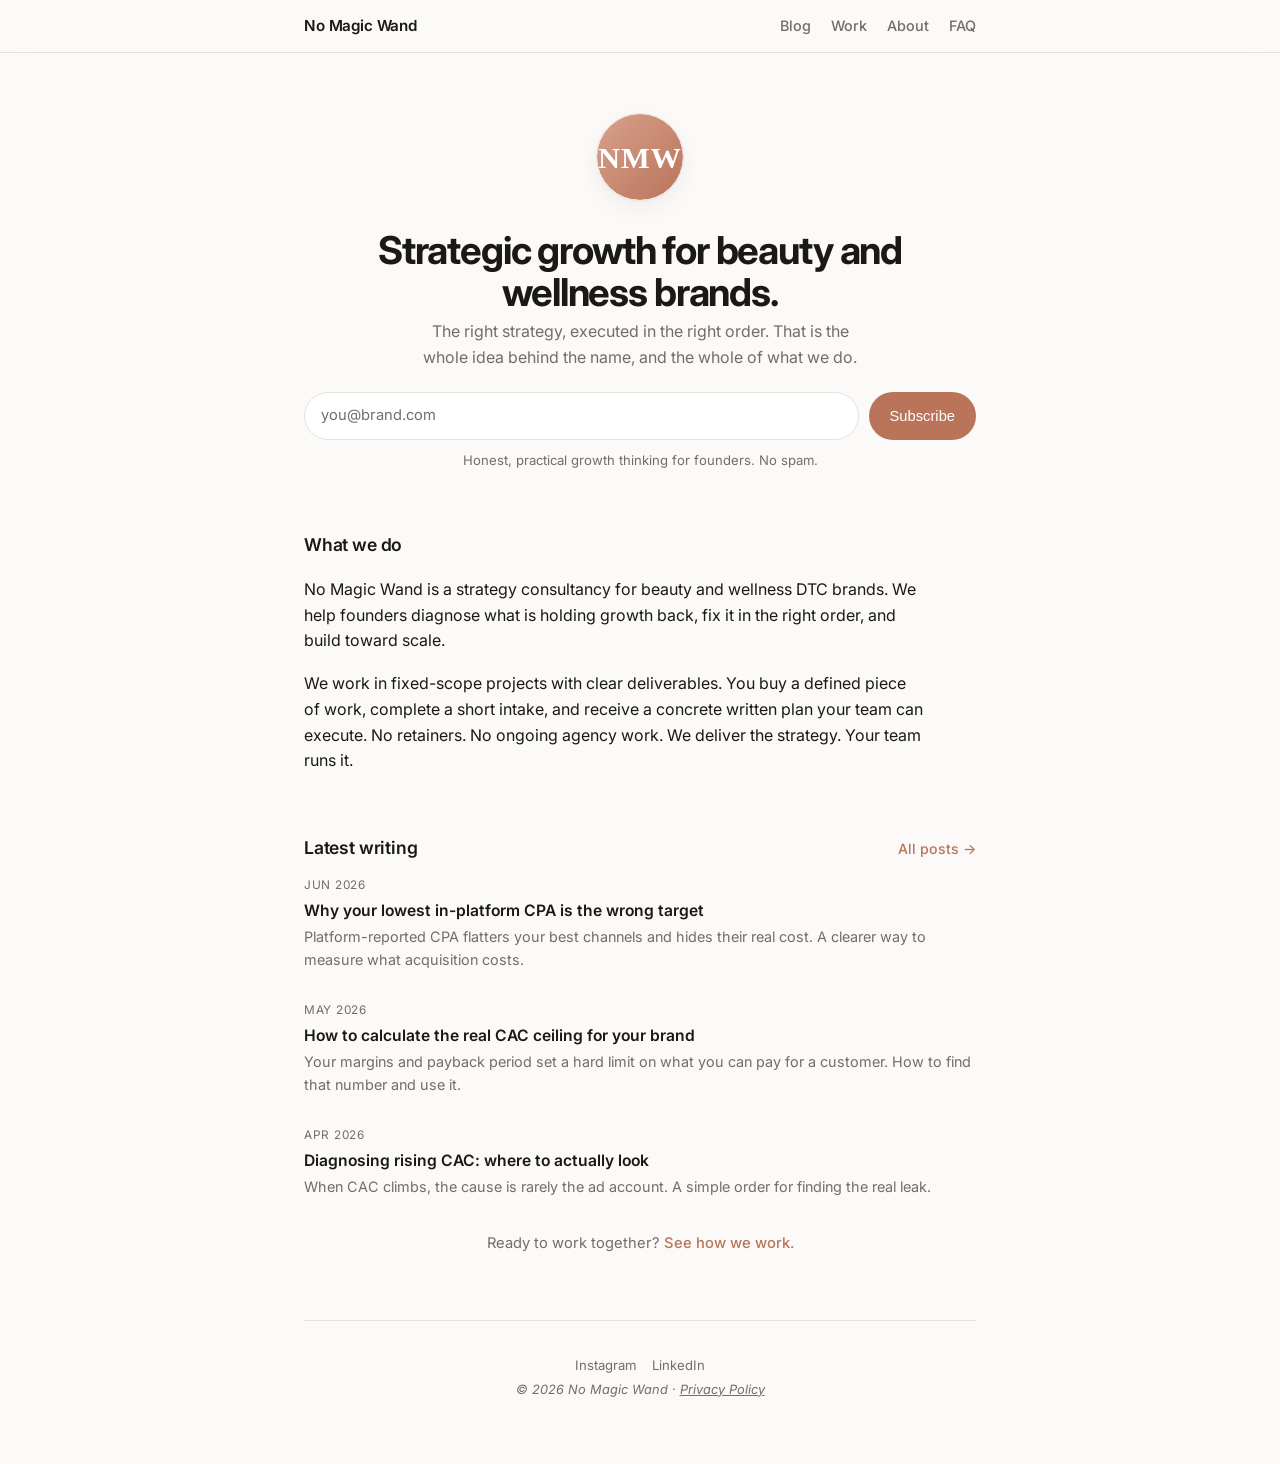
==== index.html @ f0520b66 "Embed an application form on the Brand and Growth Plan, soften phase panels Replace the Apply button" ====
<!DOCTYPE html>
<html lang="en">
<head>
  <meta charset="UTF-8" />
  <meta name="viewport" content="width=device-width, initial-scale=1.0" />
  <title>No Magic Wand | Strategic growth for beauty and wellness brands</title>
  <meta name="description" content="A strategy consultancy for beauty and wellness DTC brands. We diagnose what is holding growth back and fix it in the right order. Fixed-scope projects, written deliverables, no retainers." />
  <link rel="canonical" href="https://nomagicwand.com/" />

  <!-- Open Graph -->
  <meta property="og:title" content="No Magic Wand" />
  <meta property="og:description" content="Strategic growth for beauty and wellness DTC brands. The right strategy, executed in the right order." />
  <meta property="og:type" content="website" />
  <meta property="og:url" content="https://nomagicwand.com/" />
  <!-- TODO: add og:image once you have a brand image:
  <meta property="og:image" content="https://nomagicwand.com/assets/og.jpg" /> -->

  <!-- Twitter / X card -->
  <meta name="twitter:card" content="summary_large_image" />
  <meta name="twitter:title" content="No Magic Wand" />
  <meta name="twitter:description" content="Strategic growth for beauty and wellness DTC brands." />

  <link rel="icon" href="assets/avatar.svg" type="image/svg+xml" />
  <link rel="preconnect" href="https://fonts.googleapis.com" />
  <link rel="preconnect" href="https://fonts.gstatic.com" crossorigin />
  <link href="https://fonts.googleapis.com/css2?family=Inter:wght@300..700&display=swap" rel="stylesheet" />
  <link rel="stylesheet" href="styles.css?v=11" />

  <!-- Structured data: WebSite + Organization + ProfessionalService -->
  <script type="application/ld+json">
  {
    "@context": "https://schema.org",
    "@graph": [
      {
        "@type": "WebSite",
        "@id": "https://nomagicwand.com/#website",
        "url": "https://nomagicwand.com/",
        "name": "No Magic Wand",
        "description": "Strategic growth for beauty and wellness DTC brands."
      },
      {
        "@type": "Organization",
        "@id": "https://nomagicwand.com/#org",
        "name": "No Magic Wand",
        "url": "https://nomagicwand.com/",
        "description": "A strategy consultancy for beauty and wellness DTC brands. We deliver fixed-scope growth and brand strategy. Your team executes it.",
        "sameAs": [
          "https://www.linkedin.com/company/your-handle",
          "https://www.instagram.com/your-handle"
        ],
        "knowsAbout": ["Brand strategy", "Beauty industry", "Wellness brands", "Direct-to-consumer growth", "Customer acquisition", "Retention and lifecycle marketing", "Unit economics"]
      },
      {
        "@type": "ProfessionalService",
        "@id": "https://nomagicwand.com/#service",
        "name": "No Magic Wand",
        "url": "https://nomagicwand.com/",
        "description": "Fixed-scope growth and brand strategy for beauty and wellness DTC brands.",
        "provider": { "@id": "https://nomagicwand.com/#org" },
        "hasOfferCatalog": {
          "@type": "OfferCatalog",
          "name": "Packages",
          "itemListElement": [
            {
              "@type": "Offer",
              "name": "Growth Diagnostic and 90-Day Plan",
              "price": "4000",
              "priceCurrency": "USD",
              "description": "A full-funnel teardown of acquisition, retention and unit economics, delivered as a prioritized 90-day plan."
            },
            {
              "@type": "Offer",
              "name": "Brand and Growth Plan",
              "priceCurrency": "USD",
              "priceSpecification": {
                "@type": "PriceSpecification",
                "minPrice": "12000",
                "priceCurrency": "USD"
              },
              "description": "A senior brand and growth strategy engagement for scaling brands, by application."
            }
          ]
        }
      }
    ]
  }
  </script>
</head>
<body>

  <nav class="site-nav" aria-label="Main navigation">
    <div class="nav-inner">
      <a class="nav-logo" href="index.html">No Magic Wand</a>
      <div class="nav-links">
        <a href="blog.html">Blog</a>
        <a href="packages.html">Work</a>
        <a href="about.html">About</a>
        <a href="faq.html">FAQ</a>
      </div>
    </div>
  </nav>

  <main class="wrap">

    <!-- HERO
         TODO: swap avatar.svg for a real brand mark or team photo. -->
    <header class="hero">
      <img class="avatar" src="assets/avatar.svg" alt="No Magic Wand" width="88" height="88" />
      <h1 class="brand">Strategic growth for beauty and wellness brands.</h1>
      <p class="bio">
        The right strategy, executed in the right order. That is the whole idea behind the name,
        and the whole of what we do.
      </p>

      <!-- NEWSLETTER — front and centre, directly under the hero.
           TODO: connect to your newsletter provider (beehiiv or Substack embed). -->
      <form class="signup hero-signup" id="signupForm" action="#" method="post" novalidate>
        <input class="signup-input" type="email" name="email" inputmode="email" autocomplete="email" placeholder="you@brand.com" aria-label="Email address" required />
        <button class="btn btn-primary" type="submit">Subscribe</button>
      </form>
      <p class="signup-note" id="signupNote" aria-live="polite">Honest, practical growth thinking for founders. No spam.</p>
    </header>

    <!-- WHAT WE DO -->
    <section class="section">
      <h2 class="section-title">What we do</h2>
      <div class="prose">
        <p>
          No Magic Wand is a strategy consultancy for beauty and wellness DTC brands. We help founders
          diagnose what is holding growth back, fix it in the right order, and build toward scale.
        </p>
        <p>
          We work in fixed-scope projects with clear deliverables. You buy a defined piece of work,
          complete a short intake, and receive a concrete written plan your team can execute. No retainers.
          No ongoing agency work. We deliver the strategy. Your team runs it.
        </p>
      </div>
    </section>

    <!-- LATEST WRITING
         TODO: update titles, dates and links as you publish. -->
    <section class="section" id="writing">
      <div class="section-head">
        <h2 class="section-title">Latest writing</h2>
        <a class="see-all" href="blog.html">All posts →</a>
      </div>
      <ul class="post-list">
        <li class="post">
          <a href="blog-post.html">
            <span class="post-date">Jun 2026</span>
            <span class="post-title">Why your lowest in-platform CPA is the wrong target</span>
            <span class="post-excerpt">Platform-reported CPA flatters your best channels and hides their real cost. A clearer way to measure what acquisition costs.</span>
          </a>
        </li>
        <li class="post">
          <a href="blog-post.html">
            <span class="post-date">May 2026</span>
            <span class="post-title">How to calculate the real CAC ceiling for your brand</span>
            <span class="post-excerpt">Your margins and payback period set a hard limit on what you can pay for a customer. How to find that number and use it.</span>
          </a>
        </li>
        <li class="post">
          <a href="blog-post.html">
            <span class="post-date">Apr 2026</span>
            <span class="post-title">Diagnosing rising CAC: where to actually look</span>
            <span class="post-excerpt">When CAC climbs, the cause is rarely the ad account. A simple order for finding the real leak.</span>
          </a>
        </li>
      </ul>
    </section>

    <!-- QUIET OFFERS LINK — offers are pulled back; reachable, not foregrounded -->
    <p class="services-note">Ready to work together? <a href="packages.html">See how we work.</a></p>

    <footer class="footer">
      <nav class="footer-links" aria-label="Footer navigation">
        <a href="https://www.instagram.com/your-handle" target="_blank" rel="noopener">Instagram</a>
        <a href="https://www.linkedin.com/company/your-handle" target="_blank" rel="noopener">LinkedIn</a>
      </nav>
      <p class="footer-tag">© <span class="year-auto">2026</span> No Magic Wand · <a href="privacy.html">Privacy Policy</a></p>
    </footer>

  </main>

  <script src="script.js"></script>
</body>
</html>
---- styles.css ----
/* =========================================================
   No Magic Wand — styles
   Minimal single-column. Light by default,
   auto dark mode via prefers-color-scheme.
   Font: Inter throughout (matches oliur.com).
   ========================================================= */

/* ---- Design tokens: LIGHT ---- */
:root {
  --bg:        #fbfaf8;
  --surface:   #ffffff;
  --surface-2: #f3f1ed;
  --text:      #1a1917;
  --muted:     #726e67;
  --border:    #e7e3dc;
  --accent:    #b9745a;
  --accent-ink:#ffffff;
  --linkedin:  #0a66c2;
  --shadow:    0 1px 2px rgba(20,18,15,.04), 0 8px 24px rgba(20,18,15,.05);
  --radius:    16px;
}

/* ---- Design tokens: DARK ---- */
@media (prefers-color-scheme: dark) {
  :root {
    --bg:        #0d0d0f;
    --surface:   #161618;
    --surface-2: #1d1d20;
    --text:      #ededf0;
    --muted:     #9c9aa3;
    --border:    #28282c;
    --accent:    #d28e74;
    --accent-ink:#1a1212;
    --linkedin:  #4f9ff0;
    --shadow:    0 1px 2px rgba(0,0,0,.4), 0 10px 30px rgba(0,0,0,.45);
  }
}

* { box-sizing: border-box; }
html { scroll-behavior: smooth; }

body {
  margin: 0;
  background: var(--bg);
  color: var(--text);
  font-family: "Inter", -apple-system, BlinkMacSystemFont, "Segoe UI", sans-serif;
  font-size: 16px;
  line-height: 1.6;
  -webkit-font-smoothing: antialiased;
  text-rendering: optimizeLegibility;
}

a { color: inherit; }

/* ----------------- SITE NAV ----------------- */
.site-nav {
  position: sticky;
  top: 0;
  z-index: 100;
  background: color-mix(in srgb, var(--bg) 85%, transparent);
  backdrop-filter: blur(12px);
  -webkit-backdrop-filter: blur(12px);
  border-bottom: 1px solid var(--border);
}
.nav-inner {
  max-width: 720px;
  margin: 0 auto;
  padding: 0 24px;
  height: 52px;
  display: flex;
  align-items: center;
  justify-content: space-between;
}
.nav-logo {
  font-weight: 600;
  font-size: 0.95rem;
  text-decoration: none;
  color: var(--text);
  letter-spacing: -0.01em;
}
.nav-links { display: flex; gap: 24px; }
.nav-links a {
  text-decoration: none;
  color: var(--muted);
  font-size: 0.9rem;
  font-weight: 500;
  transition: color .2s ease;
}
.nav-links a:hover,
.nav-links a.active { color: var(--text); }

/* ----------------- LAYOUT ----------------- */
.wrap {
  max-width: 720px;
  margin: 0 auto;
  padding: 60px 24px 64px;
}
.wrap--wide {
  max-width: 860px;
  margin: 0 auto;
  padding: 60px 24px 64px;
}

/* ----------------- HERO ----------------- */
.hero { text-align: center; }

.avatar {
  width: 88px;
  height: 88px;
  border-radius: 50%;
  object-fit: cover;
  border: 1px solid var(--border);
  box-shadow: var(--shadow);
}

.brand {
  font-weight: 700;
  font-size: clamp(1.8rem, 5vw, 2.4rem);
  letter-spacing: -0.03em;
  margin: 20px 0 6px;
  line-height: 1.1;
}

.tagline {
  margin: 0 0 16px;
  color: var(--accent);
  font-weight: 500;
  font-size: 0.95rem;
}

.bio {
  margin: 0 auto;
  max-width: 46ch;
  color: var(--muted);
  font-size: 1rem;
}
.bio strong { color: var(--text); font-weight: 600; }

.cta-row {
  display: flex;
  gap: 10px;
  justify-content: center;
  flex-wrap: wrap;
  margin: 24px 0 16px;
}

/* ----------------- BUTTONS ----------------- */
.btn {
  display: inline-flex;
  align-items: center;
  justify-content: center;
  gap: 8px;
  padding: 11px 20px;
  border-radius: 999px;
  font-weight: 500;
  font-size: 0.92rem;
  text-decoration: none;
  border: 1px solid transparent;
  cursor: pointer;
  transition: transform .12s ease, background .2s, border-color .2s, opacity .2s;
}
.btn:active { transform: translateY(1px); }

.btn-primary { background: var(--accent); color: var(--accent-ink); }
.btn-primary:hover { opacity: .9; }

.btn-ghost { background: var(--surface); color: var(--text); border-color: var(--border); }
.btn-ghost:hover { background: var(--surface-2); }

.btn-linkedin { background: var(--linkedin); color: #fff; }
.btn-linkedin:hover { opacity: .92; }

/* ----------------- SOCIAL ROW ----------------- */
.social-row { display: flex; gap: 18px; justify-content: center; margin-top: 4px; }
.social-link {
  display: inline-flex;
  align-items: center;
  gap: 7px;
  color: var(--muted);
  text-decoration: none;
  font-size: 0.88rem;
  transition: color .2s ease;
}
.social-link:hover { color: var(--text); }

/* ----------------- SECTIONS ----------------- */
.section { margin-top: 60px; }
.section-head {
  display: flex;
  align-items: baseline;
  justify-content: space-between;
  gap: 12px;
}
.section-title {
  font-weight: 600;
  font-size: 1.1rem;
  letter-spacing: -0.01em;
  margin: 0 0 18px;
}
.section-head .section-title { margin-bottom: 0; }
.section-lede {
  color: var(--muted);
  margin: 8px 0 20px;
  max-width: 52ch;
  font-size: 0.95rem;
}
.see-all {
  color: var(--accent);
  text-decoration: none;
  font-size: 0.88rem;
  font-weight: 500;
  white-space: nowrap;
}
.see-all:hover { text-decoration: underline; }

/* ----------------- NEWSLETTER ----------------- */
.signup { display: flex; gap: 10px; flex-wrap: wrap; }
.hero-signup { justify-content: center; margin-top: 22px; }
.signup-input {
  flex: 1 1 200px;
  padding: 11px 16px;
  border-radius: 999px;
  border: 1px solid var(--border);
  background: var(--surface);
  color: var(--text);
  font: inherit;
  font-size: 0.92rem;
  outline: none;
  transition: border-color .2s, box-shadow .2s;
}
.signup-input::placeholder { color: var(--muted); }
.signup-input:focus {
  border-color: var(--accent);
  box-shadow: 0 0 0 3px color-mix(in srgb, var(--accent) 20%, transparent);
}
.signup .btn { flex: 0 0 auto; }
.signup-note { margin: 10px 0 0; font-size: 0.82rem; color: var(--muted); }
.signup-note.success { color: var(--accent); font-weight: 500; }

/* ----------------- BLOG ROW (homepage) ----------------- */
.post-list { list-style: none; margin: 0; padding: 0; display: grid; gap: 2px; }
.post a {
  display: block;
  text-decoration: none;
  padding: 14px 16px;
  margin: 0 -16px;
  border-radius: 10px;
  transition: background .2s;
}
.post a:hover { background: var(--surface); }
.post-date {
  display: block;
  font-size: 0.74rem;
  text-transform: uppercase;
  letter-spacing: .06em;
  color: var(--muted);
  margin-bottom: 3px;
}
.post-title { display: block; font-weight: 600; font-size: 0.98rem; }
.post-excerpt { display: block; color: var(--muted); font-size: 0.9rem; margin-top: 2px; }

/* ----------------- CASE STUDIES ----------------- */
.case-list { display: grid; gap: 2px; }
.case-item {
  display: grid;
  grid-template-columns: auto 1fr;
  align-items: baseline;
  gap: 4px 16px;
  text-decoration: none;
  padding: 16px;
  margin: 0 -16px;
  border-radius: 10px;
  transition: background .2s;
}
.case-item:hover { background: var(--surface); }
.case-metric {
  font-weight: 700;
  font-size: 0.95rem;
  color: var(--accent);
  letter-spacing: -0.01em;
  white-space: nowrap;
}
.case-title { font-weight: 600; font-size: 0.98rem; color: var(--text); }
.case-meta {
  grid-column: 1 / -1;
  font-size: 0.8rem;
  color: var(--muted);
  text-transform: uppercase;
  letter-spacing: .05em;
}
@media (max-width: 480px) {
  .case-item { grid-template-columns: 1fr; gap: 2px; }
}

/* ----------------- SERVICES CARDS ----------------- */
.cards { display: grid; gap: 14px; }
@media (min-width: 560px) {
  .cards { grid-template-columns: 1fr 1fr; }
  .card-featured { grid-column: 1 / -1; }
}
.card {
  position: relative;
  background: var(--surface);
  border: 1px solid var(--border);
  border-radius: var(--radius);
  padding: 22px;
  box-shadow: var(--shadow);
  display: flex;
  flex-direction: column;
}
.card-featured { border-color: color-mix(in srgb, var(--accent) 50%, var(--border)); }
.card-badge {
  position: absolute;
  top: 16px; right: 16px;
  background: var(--accent);
  color: var(--accent-ink);
  font-size: 0.68rem;
  font-weight: 600;
  letter-spacing: .04em;
  text-transform: uppercase;
  padding: 3px 9px;
  border-radius: 999px;
}
.card-title { font-size: 1.05rem; font-weight: 600; margin: 0 0 5px; letter-spacing: -0.01em; }
.card-for { margin: 0 0 10px; font-size: 0.84rem; font-style: italic; color: var(--accent); }
.card-desc { margin: 0; color: var(--muted); font-size: 0.92rem; }
.card-price { font-size: 1.45rem; font-weight: 700; letter-spacing: -0.02em; margin: auto 0 14px; }
.card-btn { width: 100%; }

.card-includes { list-style: none; margin: 10px 0 0; padding: 0; display: grid; gap: 4px; }
.card-includes li { font-size: 0.85rem; color: var(--muted); padding-left: 16px; position: relative; }
.card-includes li::before { content: "✓"; position: absolute; left: 0; color: var(--accent); font-size: 0.78rem; }

.services-note { margin-top: 20px; text-align: center; color: var(--muted); font-size: 0.92rem; }
.services-note a { color: var(--accent); text-decoration: none; font-weight: 500; }
.services-note a:hover { text-decoration: underline; }

/* ----------------- INSTAGRAM ----------------- */
.ig-grid {
  display: grid;
  grid-template-columns: repeat(3, 1fr);
  gap: 6px;
  margin-top: 16px;
}
.ig-tile {
  aspect-ratio: 1 / 1;
  border-radius: 10px;
  background: linear-gradient(135deg,
    color-mix(in srgb, var(--accent) 25%, var(--surface-2)),
    var(--surface-2));
  border: 1px solid var(--border);
  display: block;
  transition: transform .15s, opacity .2s;
}
.ig-tile:hover { transform: scale(1.02); opacity: .88; }

/* ----------------- LINKEDIN CTA ----------------- */
.li-card {
  display: flex;
  align-items: center;
  justify-content: space-between;
  gap: 18px;
  flex-wrap: wrap;
  background: var(--surface);
  border: 1px solid var(--border);
  border-radius: var(--radius);
  padding: 22px;
  box-shadow: var(--shadow);
}
.li-title { font-weight: 600; font-size: 1.05rem; letter-spacing: -0.01em; margin: 0 0 4px; }
.li-sub { margin: 0; color: var(--muted); font-size: 0.92rem; max-width: 40ch; }
.li-card .btn { flex: 0 0 auto; }

/* ----------------- FOOTER ----------------- */
.footer {
  margin-top: 64px;
  padding-top: 24px;
  border-top: 1px solid var(--border);
  text-align: center;
  color: var(--muted);
  font-size: 0.82rem;
}
.footer-tag { font-style: italic; margin: 4px 0 0; font-size: 0.8rem; }
.footer-links { display: flex; gap: 16px; justify-content: center; margin-top: 10px; }
.footer-links a { color: var(--muted); text-decoration: none; font-size: 0.82rem; transition: color .2s; }
.footer-links a:hover { color: var(--text); }

/* ----------------- BLOG CARD GRID (blog.html) ----------------- */
.blog-grid {
  display: grid;
  grid-template-columns: repeat(auto-fill, minmax(240px, 1fr));
  gap: 20px;
  margin-top: 8px;
}
.blog-card {
  text-decoration: none;
  display: flex;
  flex-direction: column;
  border-radius: var(--radius);
  overflow: hidden;
  border: 1px solid var(--border);
  background: var(--surface);
  box-shadow: var(--shadow);
  transition: transform .15s, box-shadow .2s;
}
.blog-card:hover {
  transform: translateY(-2px);
  box-shadow: 0 4px 12px rgba(20,18,15,.08), 0 16px 40px rgba(20,18,15,.08);
}
.blog-card__thumb { aspect-ratio: 840 / 500; display: block; flex-shrink: 0; }

.blog-card:nth-child(1) .blog-card__thumb { background: linear-gradient(135deg, #d4a0a0, #b9745a); }
.blog-card:nth-child(2) .blog-card__thumb { background: linear-gradient(135deg, #a8c4b8, #6b9e8e); }
.blog-card:nth-child(3) .blog-card__thumb { background: linear-gradient(135deg, #c4b0d4, #9070b4); }
.blog-card:nth-child(4) .blog-card__thumb { background: linear-gradient(135deg, #d4c4a0, #b49060); }
.blog-card:nth-child(5) .blog-card__thumb { background: linear-gradient(135deg, #b0c4d4, #607090); }
.blog-card:nth-child(6) .blog-card__thumb { background: linear-gradient(135deg, #d4b0b8, #a05060); }

.blog-card__body { padding: 16px 18px 18px; display: flex; flex-direction: column; flex: 1; }
.blog-card__date { font-size: 0.72rem; text-transform: uppercase; letter-spacing: .06em; color: var(--muted); margin-bottom: 5px; }
.blog-card__title { font-weight: 600; font-size: 0.97rem; line-height: 1.4; color: var(--text); margin: 0 0 6px; }
.blog-card__excerpt { font-size: 0.87rem; color: var(--muted); margin: 0; flex: 1; }

/* Page header (blog + offers pages) */
.page-header { margin-bottom: 36px; }
.page-header h1 { font-size: clamp(1.6rem, 4vw, 2rem); font-weight: 700; letter-spacing: -0.02em; margin: 0 0 6px; }
.page-header p { color: var(--muted); margin: 0; font-size: 0.95rem; }

/* Blog pagination */
.pagination { display: flex; justify-content: center; gap: 8px; margin-top: 40px; }
.pagination a, .pagination span {
  display: inline-flex; align-items: center; justify-content: center;
  width: 36px; height: 36px; border-radius: 999px; border: 1px solid var(--border);
  font-size: 0.85rem; text-decoration: none; color: var(--muted); transition: background .2s, color .2s;
}
.pagination a:hover { background: var(--surface); color: var(--text); }
.pagination span.current { background: var(--accent); color: var(--accent-ink); border-color: var(--accent); font-weight: 600; }

/* ----------------- SINGLE BLOG POST (blog-post.html) ---------- */
.post-header { margin-bottom: 32px; }
.post-header__date { font-size: 0.76rem; text-transform: uppercase; letter-spacing: .07em; color: var(--muted); display: block; margin-bottom: 10px; }
.post-header__title { font-size: clamp(1.6rem, 4vw, 2.1rem); font-weight: 700; letter-spacing: -0.03em; line-height: 1.15; margin: 0 0 14px; }
.post-header__lede { font-size: 1.05rem; color: var(--muted); margin: 0; max-width: 52ch; line-height: 1.6; }

.post-thumb {
  width: 100%; aspect-ratio: 840 / 500;
  border-radius: var(--radius);
  background: linear-gradient(135deg, #d4a0a0, #b9745a);
  margin-bottom: 36px; border: 1px solid var(--border); display: block;
}
.post-body { font-size: 1rem; line-height: 1.75; max-width: 65ch; }
.post-body h2 { font-size: 1.25rem; font-weight: 700; letter-spacing: -0.02em; margin: 2em 0 0.5em; }
.post-body h3 { font-size: 1.05rem; font-weight: 600; margin: 1.6em 0 0.4em; }
.post-body p { margin: 0 0 1.2em; }
.post-body ul, .post-body ol { margin: 0 0 1.2em; padding-left: 1.4em; }
.post-body li { margin-bottom: 0.4em; }
.post-body strong { font-weight: 600; }
.post-body a { color: var(--accent); text-underline-offset: 3px; }
.post-body blockquote {
  border-left: 3px solid var(--accent); margin: 1.6em 0;
  padding: 4px 0 4px 18px; color: var(--muted); font-style: italic; font-size: 1.02rem;
}
.post-divider { border: none; border-top: 1px solid var(--border); margin: 44px 0; }

.related { margin-top: 44px; }
.related h2 { font-size: 1.05rem; font-weight: 600; margin: 0 0 18px; }
.related-grid { display: grid; grid-template-columns: repeat(auto-fill, minmax(200px, 1fr)); gap: 14px; }

.back-link {
  display: inline-flex; align-items: center; gap: 6px;
  color: var(--muted); text-decoration: none; font-size: 0.88rem;
  margin-bottom: 28px; transition: color .2s;
}
.back-link:hover { color: var(--text); }

/* ----------------- OFFERS PAGE (offers.html) ------------------ */
.offers-intro { margin-bottom: 40px; }
.offers-intro p { color: var(--muted); font-size: 0.98rem; max-width: 52ch; }

.offer-row { display: grid; gap: 20px; margin-bottom: 56px; }
@media (min-width: 640px) {
  .offer-row { grid-template-columns: 1fr 1fr; }
  .offer-row .card-featured { grid-column: 1 / -1; }
}

.process-steps { counter-reset: step; list-style: none; margin: 0; padding: 0; display: grid; gap: 14px; }
.process-steps li {
  counter-increment: step;
  display: grid;
  grid-template-columns: 34px 1fr;
  column-gap: 14px;
  row-gap: 2px;
  align-items: center;
}
.process-steps li::before {
  content: counter(step);
  grid-column: 1;
  grid-row: 1 / span 2;
  align-self: start;
  width: 34px; height: 34px; border-radius: 50%;
  background: var(--surface-2); border: 1px solid var(--border);
  display: flex; align-items: center; justify-content: center;
  font-size: 0.8rem; font-weight: 600; color: var(--accent); flex-shrink: 0;
}
.process-steps strong { grid-column: 2; font-weight: 600; font-size: 0.95rem; }
.process-steps span { grid-column: 2; color: var(--muted); font-size: 0.9rem; }

.faq { list-style: none; margin: 0; padding: 0; display: grid; gap: 10px; }
.faq li { background: var(--surface); border: 1px solid var(--border); border-radius: 12px; padding: 16px 18px; }
.faq strong { display: block; font-weight: 600; margin-bottom: 5px; font-size: 0.95rem; }
.faq p { margin: 0; color: var(--muted); font-size: 0.9rem; }

/* ----------------- MOBILE ----------------- */
@media (max-width: 480px) {
  .wrap, .wrap--wide { padding: 48px 20px 56px; }
  .nav-inner { padding: 0 20px; }
  .ig-grid { gap: 4px; }
  .ig-tile { border-radius: 8px; }
  .li-card { flex-direction: column; align-items: flex-start; }
}

/* ----------------- MOTION PREFERENCE ----------------- */
@media (prefers-reduced-motion: reduce) {
  html { scroll-behavior: auto; }
  * { transition: none !important; }
}

/* ----------------- PROSE / GENERIC TEXT ----------------- */
.prose { max-width: 62ch; }
.prose p { margin: 0 0 1.1em; color: var(--text); }
.prose p.lead { font-size: 1.05rem; }
.prose p.muted { color: var(--muted); }

/* ----------------- TESTIMONIALS ----------------- */
.quotes { display: grid; gap: 14px; margin-top: 6px; }
@media (min-width: 620px) { .quotes { grid-template-columns: 1fr 1fr; } }
.quote {
  margin: 0;
  background: var(--surface);
  border: 1px solid var(--border);
  border-radius: var(--radius);
  padding: 22px;
  box-shadow: var(--shadow);
}
.quote p { margin: 0 0 12px; font-size: 0.98rem; line-height: 1.6; }
.quote-cite { color: var(--muted); font-size: 0.85rem; font-style: normal; }

/* ----------------- PACKAGES (packages.html) ----------------- */
.packages-intro { margin-bottom: 8px; }
.product { padding: 40px 0; border-top: 1px solid var(--border); scroll-margin-top: 70px; }
.product:first-of-type { border-top: none; padding-top: 8px; }
.product-head { display: flex; flex-wrap: wrap; align-items: baseline; justify-content: flex-start; gap: 6px 18px; }
.product-name { font-size: clamp(1.35rem, 3.5vw, 1.75rem); font-weight: 700; letter-spacing: -0.02em; margin: 0; }
.product-price { font-size: 1.15rem; font-weight: 700; color: var(--accent); white-space: nowrap; text-align: right; }
.product-price .by-app { font-weight: 400; font-size: 0.8rem; color: var(--muted); }
.product-tag { color: var(--muted); font-size: 1rem; max-width: 62ch; margin: 12px 0 0; }
.product h3 { font-size: 1.02rem; font-weight: 600; margin: 26px 0 8px; letter-spacing: -0.01em; }
.product p { margin: 0 0 12px; max-width: 64ch; }
.includes-group h4 { font-size: 0.78rem; text-transform: uppercase; letter-spacing: .07em; color: var(--accent); margin: 18px 0 8px; font-weight: 600; }

.guarantee {
  background: color-mix(in srgb, var(--accent) 8%, var(--surface));
  border: 1px solid color-mix(in srgb, var(--accent) 32%, var(--border));
  border-radius: 12px;
  padding: 16px 18px;
  margin: 22px 0 0;
  font-size: 0.92rem;
}
.guarantee strong { color: var(--accent); }

.product-cta { margin-top: 22px; display: flex; flex-direction: column; align-items: flex-start; gap: 12px; }
.product-cta .btn { min-width: 220px; }
.ask-quiet { font-size: 0.85rem; color: var(--muted); margin: 0; }
.ask-quiet a { color: var(--accent); text-decoration: none; }
.ask-quiet a:hover { text-decoration: underline; }

.phase { background: var(--surface-2); border: none; border-radius: var(--radius); padding: 20px 22px; margin: 14px 0; }
.phase h4 { margin: 0 0 8px; font-size: 1rem; font-weight: 600; }
.phase p { margin: 0; color: var(--muted); font-size: 0.92rem; max-width: none; }
.phase-dur { display: block; margin-top: 12px; font-size: 0.8rem; text-transform: uppercase; letter-spacing: .05em; color: var(--accent); font-weight: 600; }

.apply-form {
  background: var(--surface);
  border: 1px solid var(--border);
  border-radius: var(--radius);
  padding: 22px;
  margin-top: 22px;
  box-shadow: var(--shadow);
}
.apply-form h3 { margin: 0 0 4px; font-size: 1rem; }
.apply-form .apply-form-sub { margin: 0 0 16px; color: var(--muted); font-size: 0.88rem; }
.apply-form-row { display: grid; grid-template-columns: 1fr 1fr; gap: 10px; margin-bottom: 10px; }
.apply-form input {
  width: 100%;
  font: inherit;
  font-size: 0.9rem;
  padding: 10px 13px;
  border: 1px solid var(--border);
  border-radius: 8px;
  background: var(--bg);
  color: var(--text);
  box-sizing: border-box;
  outline: none;
  transition: border-color .2s, box-shadow .2s;
}
.apply-form input:focus {
  border-color: var(--accent);
  box-shadow: 0 0 0 3px color-mix(in srgb, var(--accent) 20%, transparent);
}
.apply-form input[type="url"] { margin-bottom: 16px; }
@media (max-width: 480px) {
  .apply-form-row { grid-template-columns: 1fr; }
}

/* ----------------- CONTACT (contact.html) ----------------- */
.contact-grid { display: grid; gap: 16px; margin-top: 8px; }
@media (min-width: 620px) { .contact-grid { grid-template-columns: 1fr 1fr; } }
.contact-card { background: var(--surface); border: 1px solid var(--border); border-radius: var(--radius); padding: 24px; box-shadow: var(--shadow); display: flex; flex-direction: column; }
.contact-card h2 { font-size: 1.05rem; font-weight: 600; margin: 0 0 8px; }
.contact-card p { color: var(--muted); font-size: 0.92rem; margin: 0 0 18px; }
.contact-card .btn { margin-top: auto; align-self: flex-start; }

/* ----------------- TEAM (about.html) ----------------- */
.team { display: grid; gap: 12px; margin-top: 8px; }
.team-member { background: var(--surface); border: 1px solid var(--border); border-radius: var(--radius); padding: 20px 22px; box-shadow: var(--shadow); }
.team-member h3 { margin: 0 0 4px; font-size: 1rem; font-weight: 600; }
.team-member .role { color: var(--accent); font-size: 0.85rem; font-weight: 500; }
.team-member p { margin: 8px 0 0; color: var(--muted); font-size: 0.92rem; }

/* ----------------- RICH FOOTER ----------------- */
.site-footer {
  margin-top: 72px;
  padding-top: 32px;
  border-top: 1px solid var(--border);
  text-align: center;
  color: var(--muted);
}
.footer-desc { max-width: 48ch; margin: 0 auto 20px; font-size: 0.9rem; color: var(--muted); }
.footer-signup { max-width: 380px; margin: 0 auto; justify-content: center; }
.site-footer .signup-note { text-align: center; }
.footer-nav, .footer-social { display: flex; flex-wrap: wrap; gap: 8px 18px; justify-content: center; }
.footer-nav { margin-top: 24px; }
.footer-social { margin-top: 10px; }
.footer-nav a, .footer-social a { color: var(--muted); text-decoration: none; font-size: 0.85rem; transition: color .2s; }
.footer-nav a:hover, .footer-social a:hover { color: var(--text); }
.footer-legal { margin: 22px 0 0; font-size: 0.78rem; color: var(--muted); }
.footer-legal a { color: var(--muted); text-decoration: underline; text-underline-offset: 2px; }

/* Packages jump links (compact contents) */
.package-jump { display: flex; flex-wrap: wrap; justify-content: center; gap: 10px; margin: 8px 0 36px; }
.package-jump a {
  flex: 1 1 240px; max-width: 360px;
  display: flex; flex-direction: column; align-items: center; justify-content: center; gap: 3px;
  border: 1px solid color-mix(in srgb, var(--accent) 55%, var(--border));
  border-radius: 14px;
  padding: 14px 18px; font-size: 1rem; font-weight: 700;
  text-align: center; text-decoration: none; color: var(--accent);
  transition: background .2s, border-color .2s;
}
.package-jump a:hover { background: color-mix(in srgb, var(--accent) 8%, var(--surface)); border-color: var(--accent); }
.package-jump .pj-tag { color: var(--muted); font-weight: 400; font-size: 0.72rem; }

/* nav spacing for more links */
.nav-links { gap: 20px; }
@media (max-width: 480px) {
  .nav-links { gap: 13px; }
  .nav-links a { font-size: 0.82rem; }
  .product-cta .btn { min-width: 0; width: 100%; }
  .product-price { text-align: left; }
}
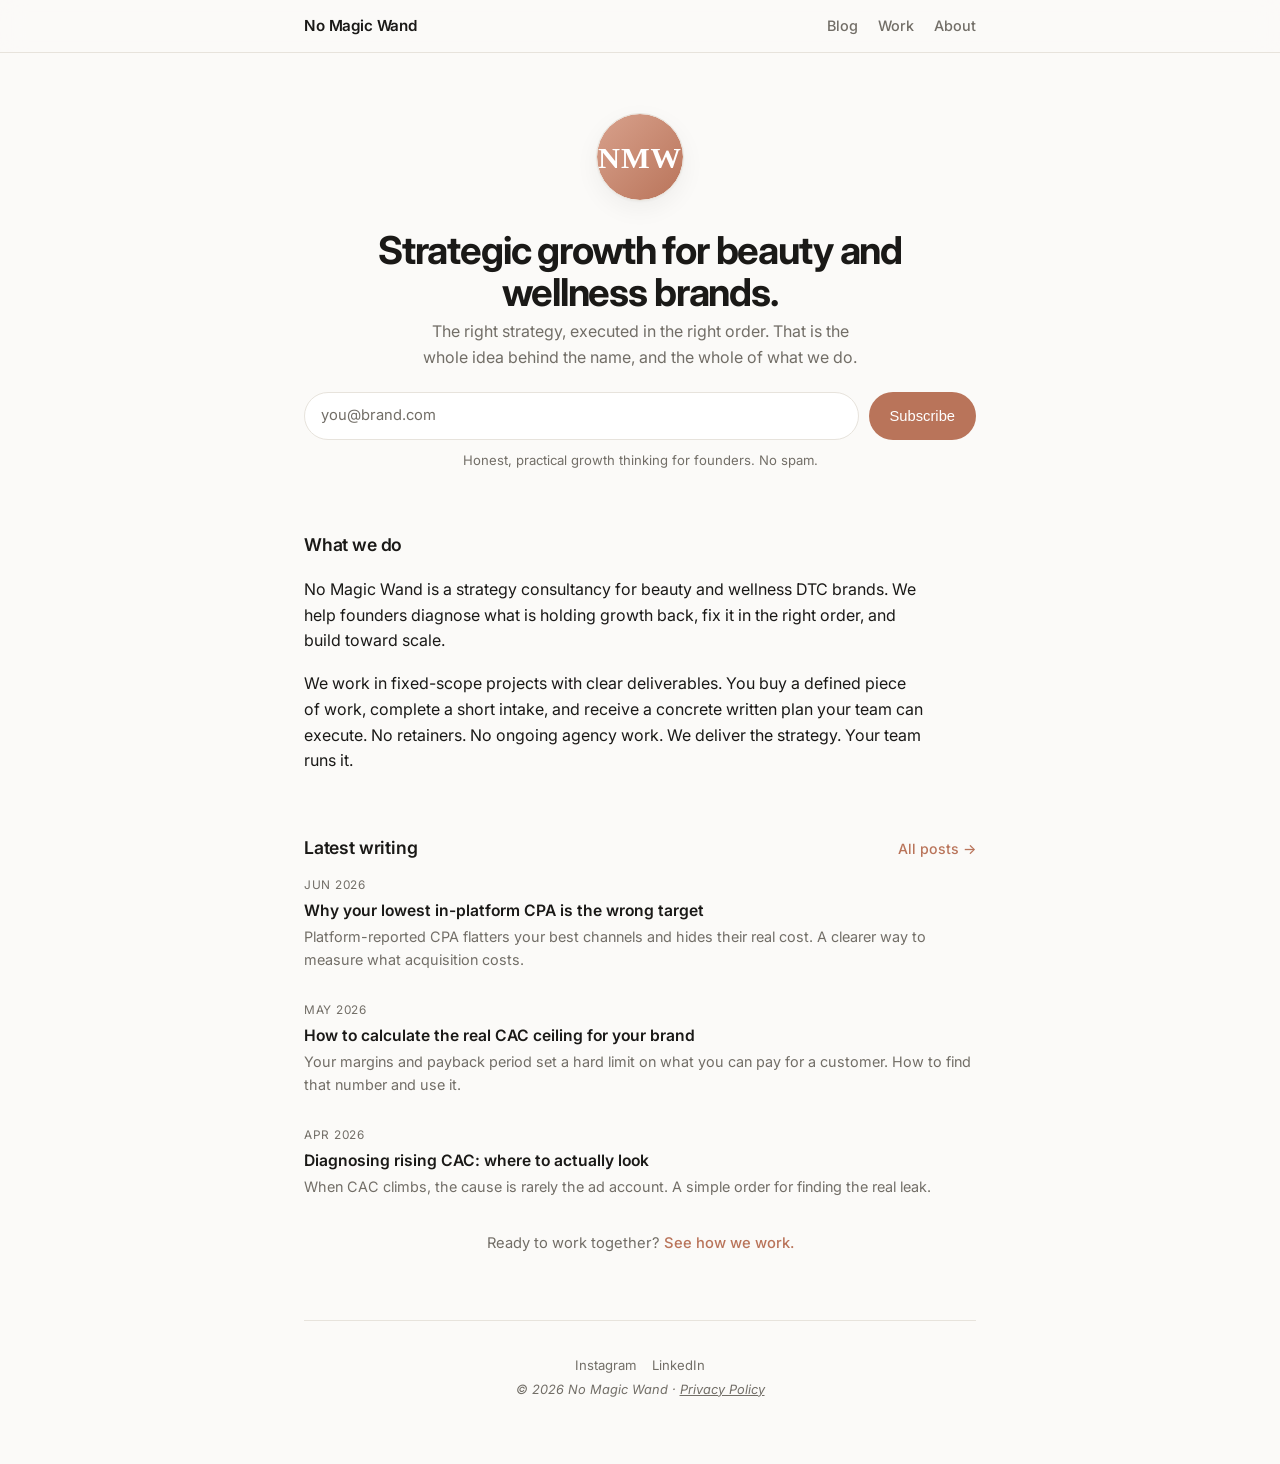
==== commit 318a02f4: "Merge FAQ into the About page Drop the standalone FAQ page and move its content below the About pros" ====
--- a/index.html
+++ b/index.html
@@ -24,7 +24,7 @@
   <link rel="preconnect" href="https://fonts.googleapis.com" />
   <link rel="preconnect" href="https://fonts.gstatic.com" crossorigin />
   <link href="https://fonts.googleapis.com/css2?family=Inter:wght@300..700&display=swap" rel="stylesheet" />
-  <link rel="stylesheet" href="styles.css?v=11" />
+  <link rel="stylesheet" href="styles.css?v=13" />
 
   <!-- Structured data: WebSite + Organization + ProfessionalService -->
   <script type="application/ld+json">
@@ -95,7 +95,6 @@
         <a href="blog.html">Blog</a>
         <a href="packages.html">Work</a>
         <a href="about.html">About</a>
-        <a href="faq.html">FAQ</a>
       </div>
     </div>
   </nav>
--- a/styles.css
+++ b/styles.css
@@ -590,7 +590,8 @@
 .apply-form h3 { margin: 0 0 4px; font-size: 1rem; }
 .apply-form .apply-form-sub { margin: 0 0 16px; color: var(--muted); font-size: 0.88rem; }
 .apply-form-row { display: grid; grid-template-columns: 1fr 1fr; gap: 10px; margin-bottom: 10px; }
-.apply-form input {
+.apply-form input,
+.apply-form textarea {
   width: 100%;
   font: inherit;
   font-size: 0.9rem;
@@ -603,22 +604,16 @@
   outline: none;
   transition: border-color .2s, box-shadow .2s;
 }
-.apply-form input:focus {
+.apply-form input:focus,
+.apply-form textarea:focus {
   border-color: var(--accent);
   box-shadow: 0 0 0 3px color-mix(in srgb, var(--accent) 20%, transparent);
 }
-.apply-form input[type="url"] { margin-bottom: 16px; }
+.apply-form input[type="url"] { margin-bottom: 10px; }
+.apply-form textarea { min-height: 80px; resize: vertical; margin-bottom: 16px; }
 @media (max-width: 480px) {
   .apply-form-row { grid-template-columns: 1fr; }
 }
-
-/* ----------------- CONTACT (contact.html) ----------------- */
-.contact-grid { display: grid; gap: 16px; margin-top: 8px; }
-@media (min-width: 620px) { .contact-grid { grid-template-columns: 1fr 1fr; } }
-.contact-card { background: var(--surface); border: 1px solid var(--border); border-radius: var(--radius); padding: 24px; box-shadow: var(--shadow); display: flex; flex-direction: column; }
-.contact-card h2 { font-size: 1.05rem; font-weight: 600; margin: 0 0 8px; }
-.contact-card p { color: var(--muted); font-size: 0.92rem; margin: 0 0 18px; }
-.contact-card .btn { margin-top: auto; align-self: flex-start; }
 
 /* ----------------- TEAM (about.html) ----------------- */
 .team { display: grid; gap: 12px; margin-top: 8px; }
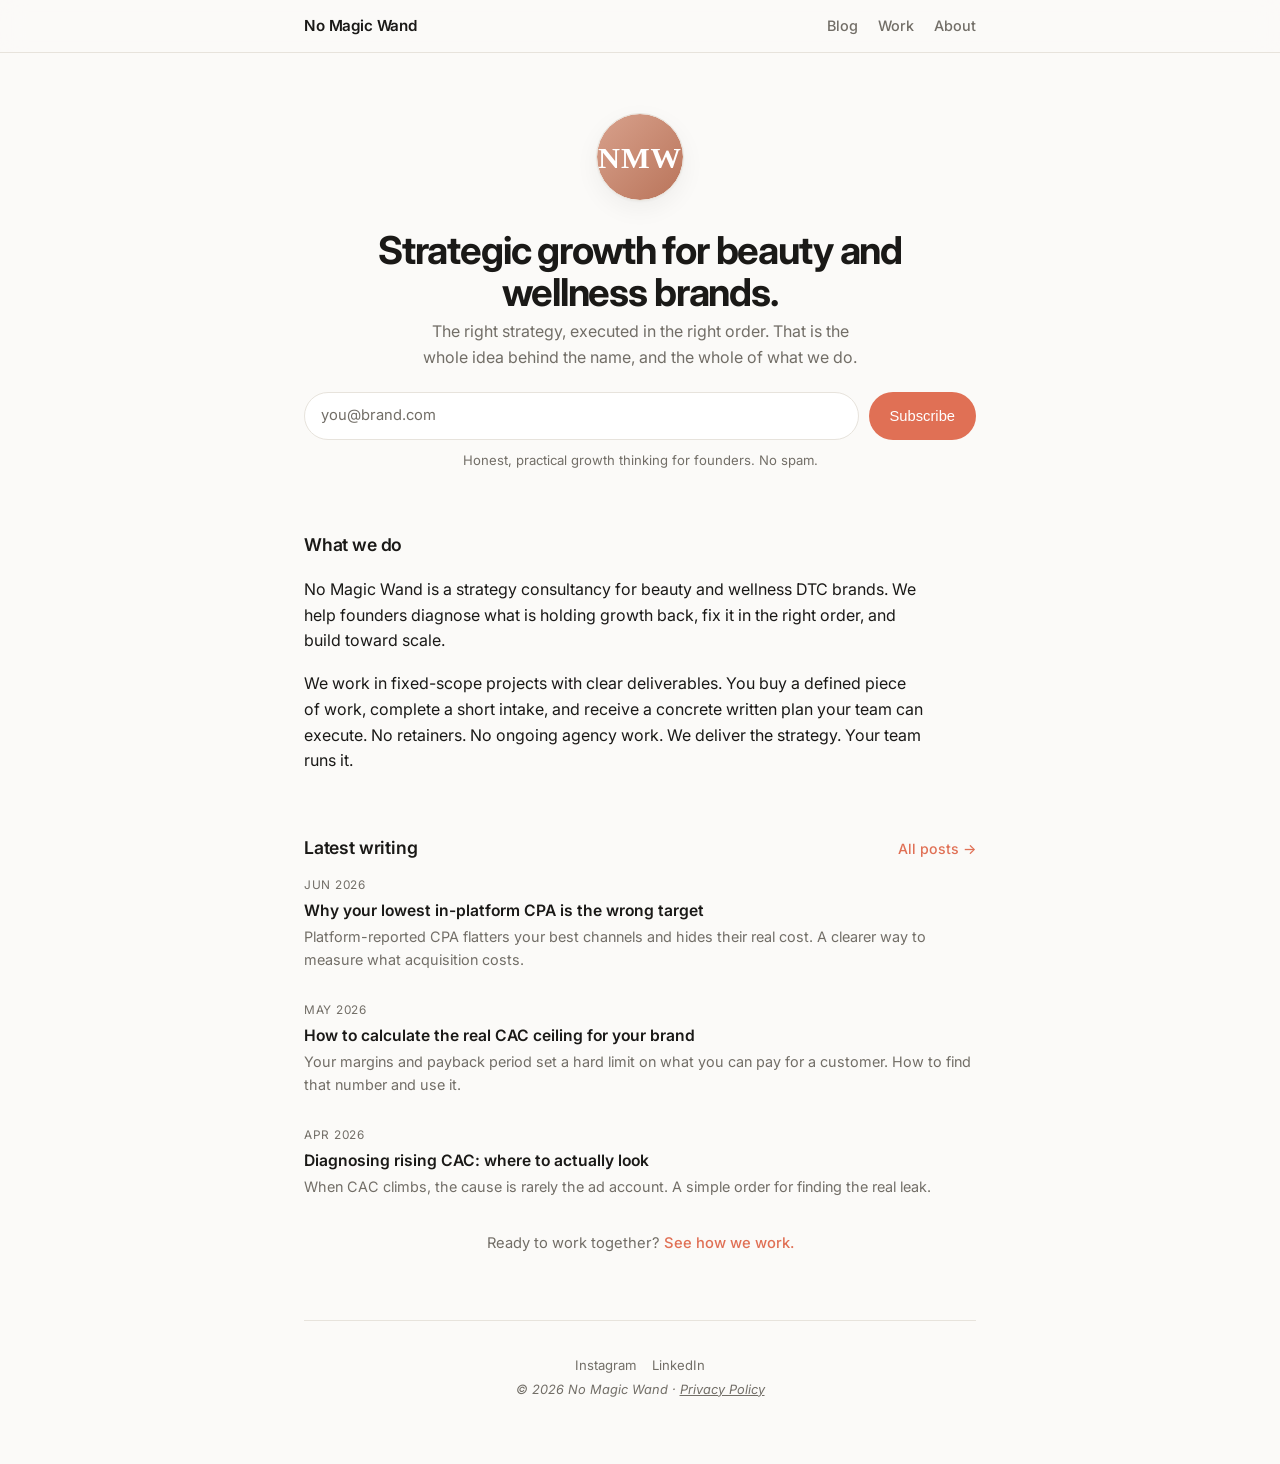
==== commit eecaefbb: "Change brand accent color to Soft Coral (#e07055) Co-Authored-By: Claude Sonnet 4.6 <noreply@anthrop" ====
--- a/index.html
+++ b/index.html
@@ -24,7 +24,7 @@
   <link rel="preconnect" href="https://fonts.googleapis.com" />
   <link rel="preconnect" href="https://fonts.gstatic.com" crossorigin />
   <link href="https://fonts.googleapis.com/css2?family=Inter:wght@300..700&display=swap" rel="stylesheet" />
-  <link rel="stylesheet" href="styles.css?v=13" />
+  <link rel="stylesheet" href="styles.css?v=15" />
 
   <!-- Structured data: WebSite + Organization + ProfessionalService -->
   <script type="application/ld+json">
--- a/styles.css
+++ b/styles.css
@@ -13,7 +13,7 @@
   --text:      #1a1917;
   --muted:     #726e67;
   --border:    #e7e3dc;
-  --accent:    #b9745a;
+  --accent:    #e07055;
   --accent-ink:#ffffff;
   --linkedin:  #0a66c2;
   --shadow:    0 1px 2px rgba(20,18,15,.04), 0 8px 24px rgba(20,18,15,.05);
@@ -29,8 +29,8 @@
     --text:      #ededf0;
     --muted:     #9c9aa3;
     --border:    #28282c;
-    --accent:    #d28e74;
-    --accent-ink:#1a1212;
+    --accent:    #e8866e;
+    --accent-ink:#ffffff;
     --linkedin:  #4f9ff0;
     --shadow:    0 1px 2px rgba(0,0,0,.4), 0 10px 30px rgba(0,0,0,.45);
   }
@@ -553,8 +553,8 @@
 .product-name { font-size: clamp(1.35rem, 3.5vw, 1.75rem); font-weight: 700; letter-spacing: -0.02em; margin: 0; }
 .product-price { font-size: 1.15rem; font-weight: 700; color: var(--accent); white-space: nowrap; text-align: right; }
 .product-price .by-app { font-weight: 400; font-size: 0.8rem; color: var(--muted); }
-.product-tag { color: var(--muted); font-size: 1rem; max-width: 62ch; margin: 12px 0 0; }
-.product h3 { font-size: 1.02rem; font-weight: 600; margin: 26px 0 8px; letter-spacing: -0.01em; }
+.product-tag { color: var(--muted); font-size: 1rem; line-height: 1.65; max-width: 62ch; margin: 16px 0 32px; }
+.product h3 { font-size: 1.02rem; font-weight: 600; margin: 32px 0 10px; letter-spacing: -0.01em; }
 .product p { margin: 0 0 12px; max-width: 64ch; }
 .includes-group h4 { font-size: 0.78rem; text-transform: uppercase; letter-spacing: .07em; color: var(--accent); margin: 18px 0 8px; font-weight: 600; }
 
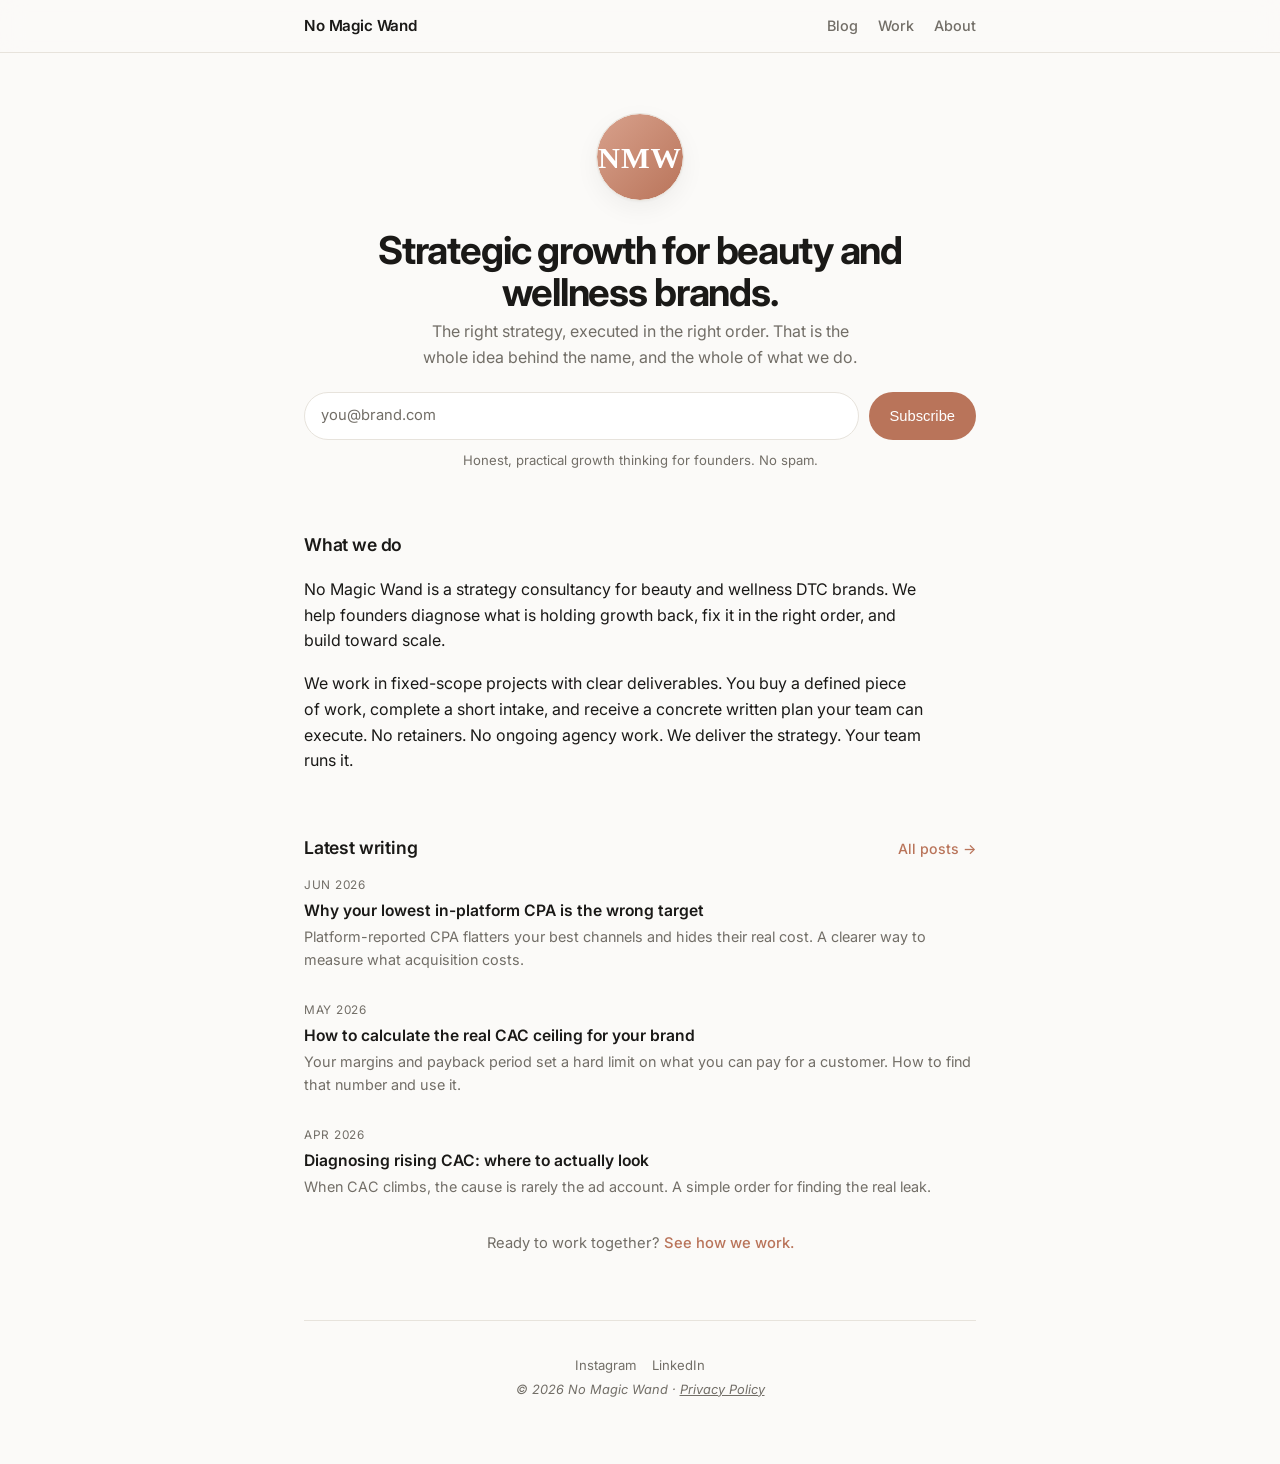
==== commit 8055d648: "Revert accent color and logo back to original clay (#b9745a) Co-Authored-By: Claude Sonnet 4.6 <nore" ====
--- a/index.html
+++ b/index.html
@@ -24,7 +24,7 @@
   <link rel="preconnect" href="https://fonts.googleapis.com" />
   <link rel="preconnect" href="https://fonts.gstatic.com" crossorigin />
   <link href="https://fonts.googleapis.com/css2?family=Inter:wght@300..700&display=swap" rel="stylesheet" />
-  <link rel="stylesheet" href="styles.css?v=15" />
+  <link rel="stylesheet" href="styles.css?v=14" />
 
   <!-- Structured data: WebSite + Organization + ProfessionalService -->
   <script type="application/ld+json">
--- a/styles.css
+++ b/styles.css
@@ -13,7 +13,7 @@
   --text:      #1a1917;
   --muted:     #726e67;
   --border:    #e7e3dc;
-  --accent:    #e07055;
+  --accent:    #b9745a;
   --accent-ink:#ffffff;
   --linkedin:  #0a66c2;
   --shadow:    0 1px 2px rgba(20,18,15,.04), 0 8px 24px rgba(20,18,15,.05);
@@ -29,8 +29,8 @@
     --text:      #ededf0;
     --muted:     #9c9aa3;
     --border:    #28282c;
-    --accent:    #e8866e;
-    --accent-ink:#ffffff;
+    --accent:    #d28e74;
+    --accent-ink:#1a1212;
     --linkedin:  #4f9ff0;
     --shadow:    0 1px 2px rgba(0,0,0,.4), 0 10px 30px rgba(0,0,0,.45);
   }
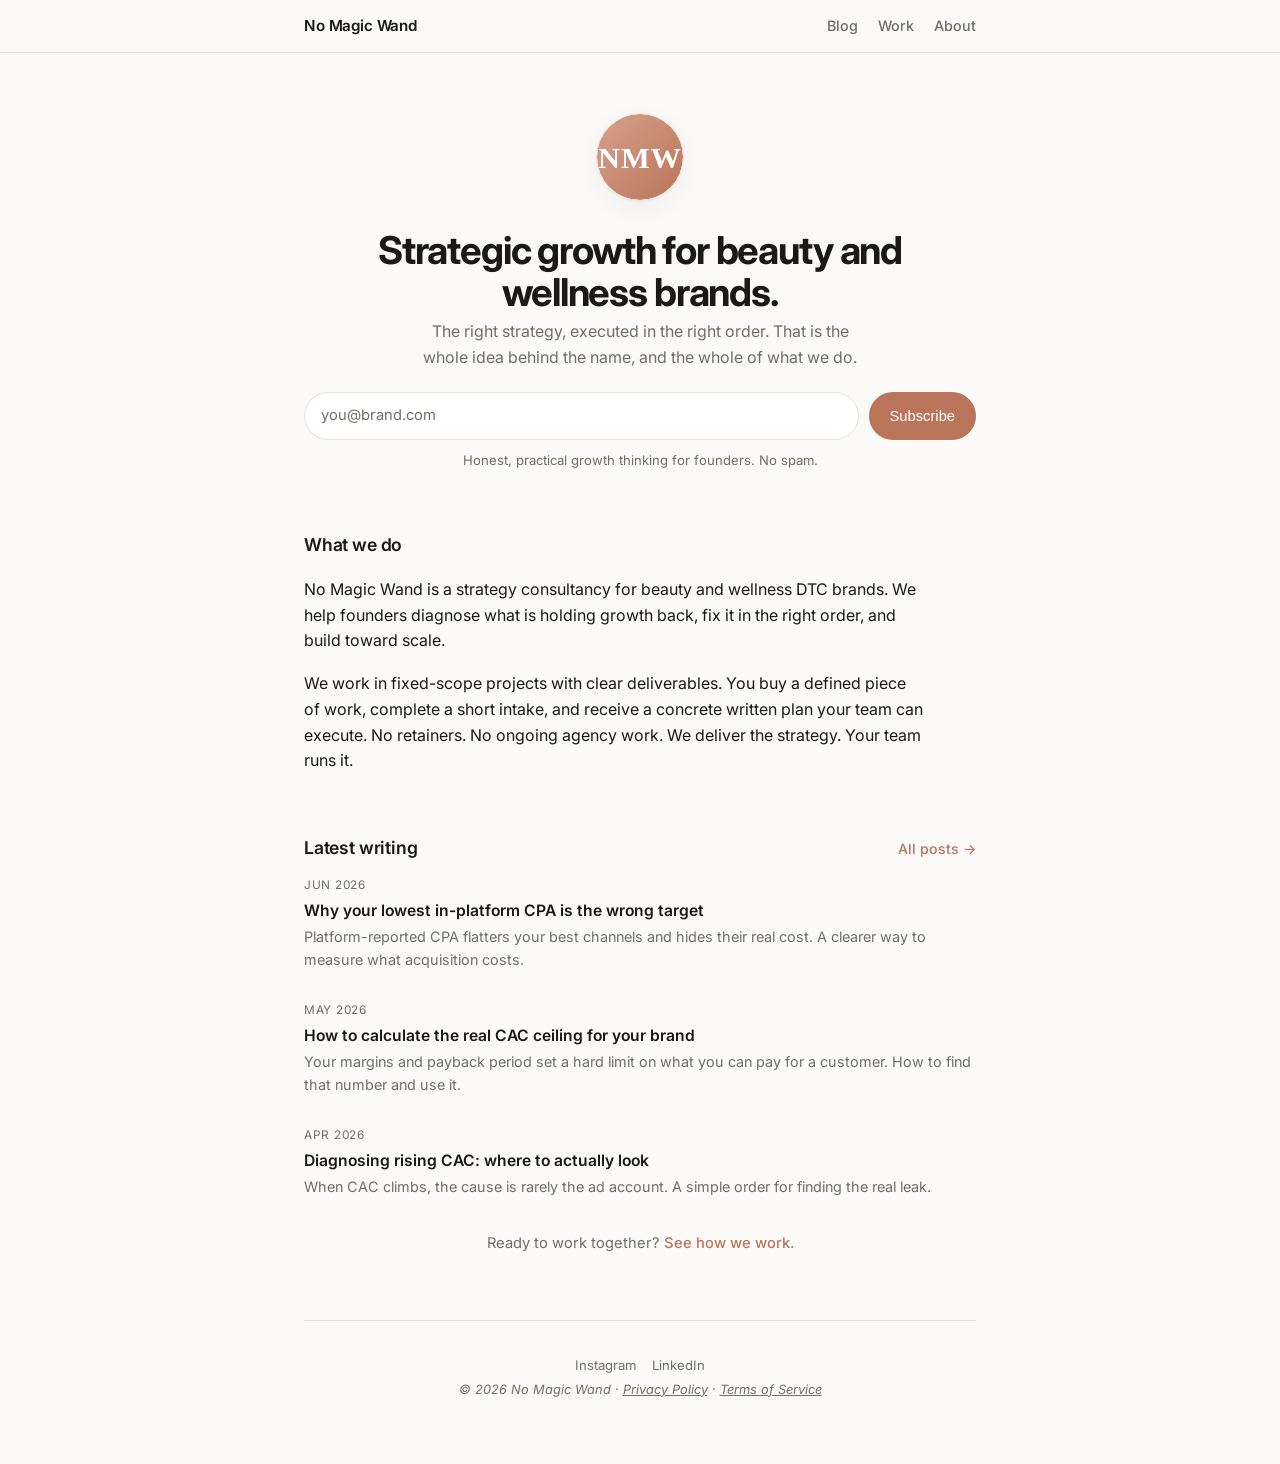
==== commit a5188b87: "Update Growth Diagnostic: price, turnaround, fit gate, ToS, and more - Price: $4,000 -> $6,000 (pack" ====
--- a/index.html
+++ b/index.html
@@ -64,7 +64,7 @@
             {
               "@type": "Offer",
               "name": "Growth Diagnostic and 90-Day Plan",
-              "price": "4000",
+              "price": "6000",
               "priceCurrency": "USD",
               "description": "A full-funnel teardown of acquisition, retention and unit economics, delivered as a prioritized 90-day plan."
             },
@@ -176,7 +176,7 @@
         <a href="https://www.instagram.com/your-handle" target="_blank" rel="noopener">Instagram</a>
         <a href="https://www.linkedin.com/company/your-handle" target="_blank" rel="noopener">LinkedIn</a>
       </nav>
-      <p class="footer-tag">© <span class="year-auto">2026</span> No Magic Wand · <a href="privacy.html">Privacy Policy</a></p>
+      <p class="footer-tag">© <span class="year-auto">2026</span> No Magic Wand · <a href="privacy.html">Privacy Policy</a> · <a href="terms.html">Terms of Service</a></p>
     </footer>
 
   </main>
